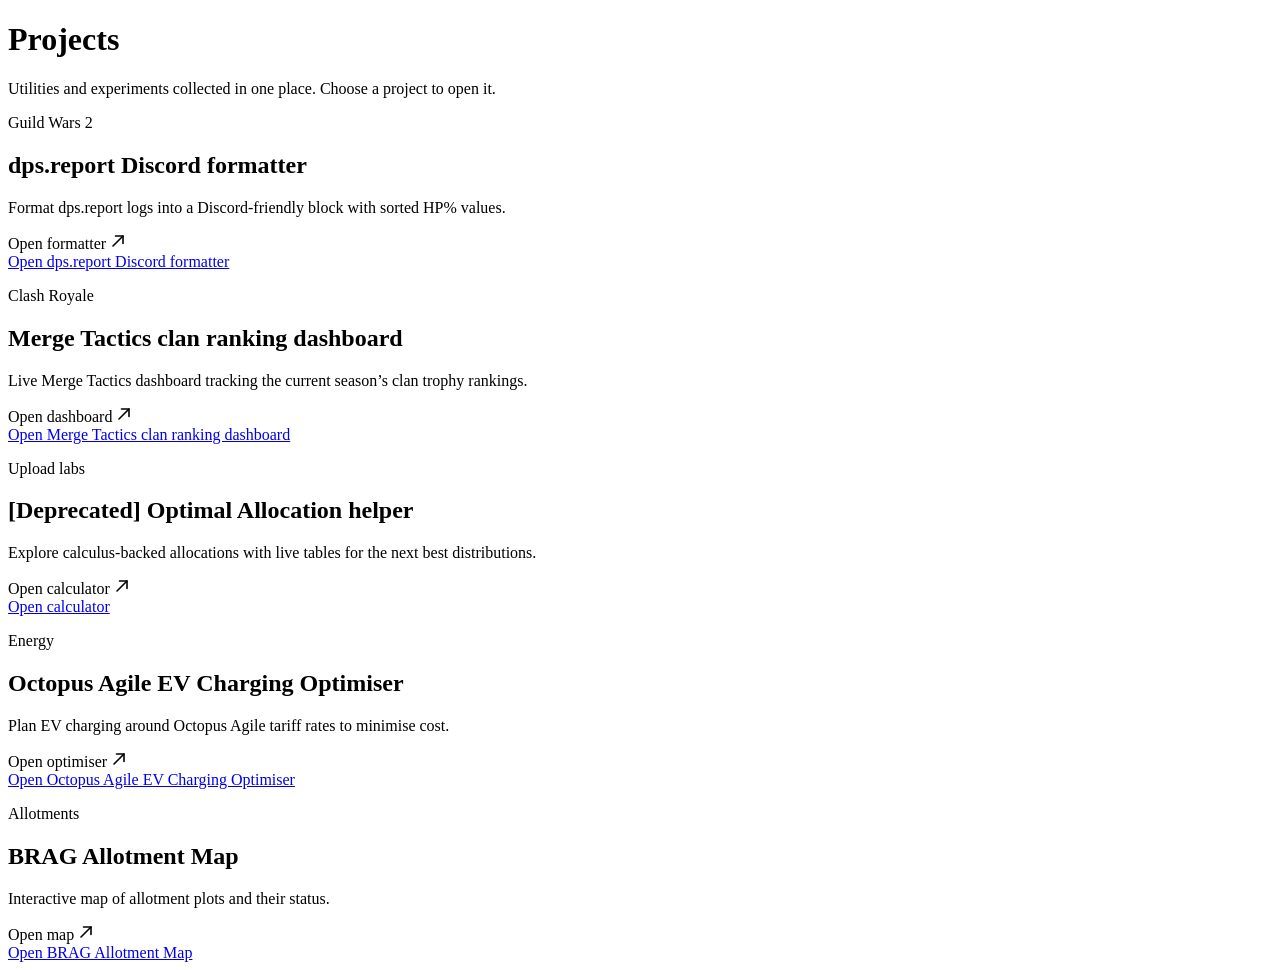
==== index.html @ b5dd54f8 "Add homepage cards for EV optimiser and BRAG allotment map These folders existed on disk but weren't" ====
<!doctype html>
<html lang="en">
  <head>
    <meta charset="utf-8" />
    <meta name="viewport" content="width=device-width, initial-scale=1" />
    <title>Projects</title>
    <link rel="stylesheet" href="styles.css" />
  </head>
  <body>
    <main class="page">
      <header class="page-header">
        <h1>Projects</h1>
        <p>Utilities and experiments collected in one place. Choose a project to open it.</p>
      </header>

      <div class="project-grid" role="list">
        <article class="project-card" role="listitem">
          <p class="project-tag" aria-hidden="true">Guild Wars 2</p>
          <div class="project-body">
            <h2 class="project-title">dps.report Discord formatter</h2>
            <p class="project-description">Format dps.report logs into a Discord-friendly block with sorted HP% values.</p>
          </div>
          <div class="project-footer" aria-hidden="true">
            <span>Open formatter</span>
            <svg width="16" height="16" viewBox="0 0 16 16" fill="none" xmlns="http://www.w3.org/2000/svg">
              <path d="M5.5 3H13V10.5" stroke="currentColor" stroke-width="1.6" stroke-linecap="round" stroke-linejoin="round"/>
              <path d="M13 3L3 13" stroke="currentColor" stroke-width="1.6" stroke-linecap="round" stroke-linejoin="round"/>
            </svg>
          </div>
          <a class="stretched-link" href="/gw2_logs_discord/">
            <span class="sr-only">Open dps.report Discord formatter</span>
          </a>
        </article>

        <article class="project-card" role="listitem">
          <p class="project-tag" aria-hidden="true">Clash Royale</p>
          <div class="project-body">
            <h2 class="project-title">Merge Tactics clan ranking dashboard</h2>
            <p class="project-description">Live Merge Tactics dashboard tracking the current season’s clan trophy rankings.</p>
          </div>
          <div class="project-footer" aria-hidden="true">
            <span>Open dashboard</span>
            <svg width="16" height="16" viewBox="0 0 16 16" fill="none" xmlns="http://www.w3.org/2000/svg">
              <path d="M5.5 3H13V10.5" stroke="currentColor" stroke-width="1.6" stroke-linecap="round" stroke-linejoin="round" />
            <path d="M13 3L3 13" stroke="currentColor" stroke-width="1.6" stroke-linecap="round" stroke-linejoin="round" />
          </svg>
          </div>
          <a class="stretched-link" href="/clash_royale_merge_tactics/">
            <span class="sr-only">Open Merge Tactics clan ranking dashboard</span>
          </a>
        </article>

        <article class="project-card" role="listitem">
          <p class="project-tag" aria-hidden="true">Upload labs</p>
          <div class="project-body">
            <h2 class="project-title">[Deprecated] Optimal Allocation helper</h2>
            <p class="project-description">Explore calculus-backed allocations with live tables for the next best distributions.</p>
          </div>
          <div class="project-footer" aria-hidden="true">
            <span>Open calculator</span>
            <svg width="16" height="16" viewBox="0 0 16 16" fill="none" xmlns="http://www.w3.org/2000/svg">
              <path d="M5.5 3H13V10.5" stroke="currentColor" stroke-width="1.6" stroke-linecap="round" stroke-linejoin="round" />
              <path d="M13 3L3 13" stroke="currentColor" stroke-width="1.6" stroke-linecap="round" stroke-linejoin="round"/>
            </svg>
          </div>
          <a class="stretched-link" href="/upload_labs/">
            <span class="sr-only">Open calculator</span>
          </a>
        </article>

        <article class="project-card" role="listitem">
          <p class="project-tag" aria-hidden="true">Energy</p>
          <div class="project-body">
            <h2 class="project-title">Octopus Agile EV Charging Optimiser</h2>
            <p class="project-description">Plan EV charging around Octopus Agile tariff rates to minimise cost.</p>
          </div>
          <div class="project-footer" aria-hidden="true">
            <span>Open optimiser</span>
            <svg width="16" height="16" viewBox="0 0 16 16" fill="none" xmlns="http://www.w3.org/2000/svg">
              <path d="M5.5 3H13V10.5" stroke="currentColor" stroke-width="1.6" stroke-linecap="round" stroke-linejoin="round" />
              <path d="M13 3L3 13" stroke="currentColor" stroke-width="1.6" stroke-linecap="round" stroke-linejoin="round" />
            </svg>
          </div>
          <a class="stretched-link" href="/ev/">
            <span class="sr-only">Open Octopus Agile EV Charging Optimiser</span>
          </a>
        </article>

        <article class="project-card" role="listitem">
          <p class="project-tag" aria-hidden="true">Allotments</p>
          <div class="project-body">
            <h2 class="project-title">BRAG Allotment Map</h2>
            <p class="project-description">Interactive map of allotment plots and their status.</p>
          </div>
          <div class="project-footer" aria-hidden="true">
            <span>Open map</span>
            <svg width="16" height="16" viewBox="0 0 16 16" fill="none" xmlns="http://www.w3.org/2000/svg">
              <path d="M5.5 3H13V10.5" stroke="currentColor" stroke-width="1.6" stroke-linecap="round" stroke-linejoin="round" />
              <path d="M13 3L3 13" stroke="currentColor" stroke-width="1.6" stroke-linecap="round" stroke-linejoin="round" />
            </svg>
          </div>
          <a class="stretched-link" href="/brag/BRAGMap.html">
            <span class="sr-only">Open BRAG Allotment Map</span>
          </a>
        </article>
      </div>
    </main>
  </body>
</html>
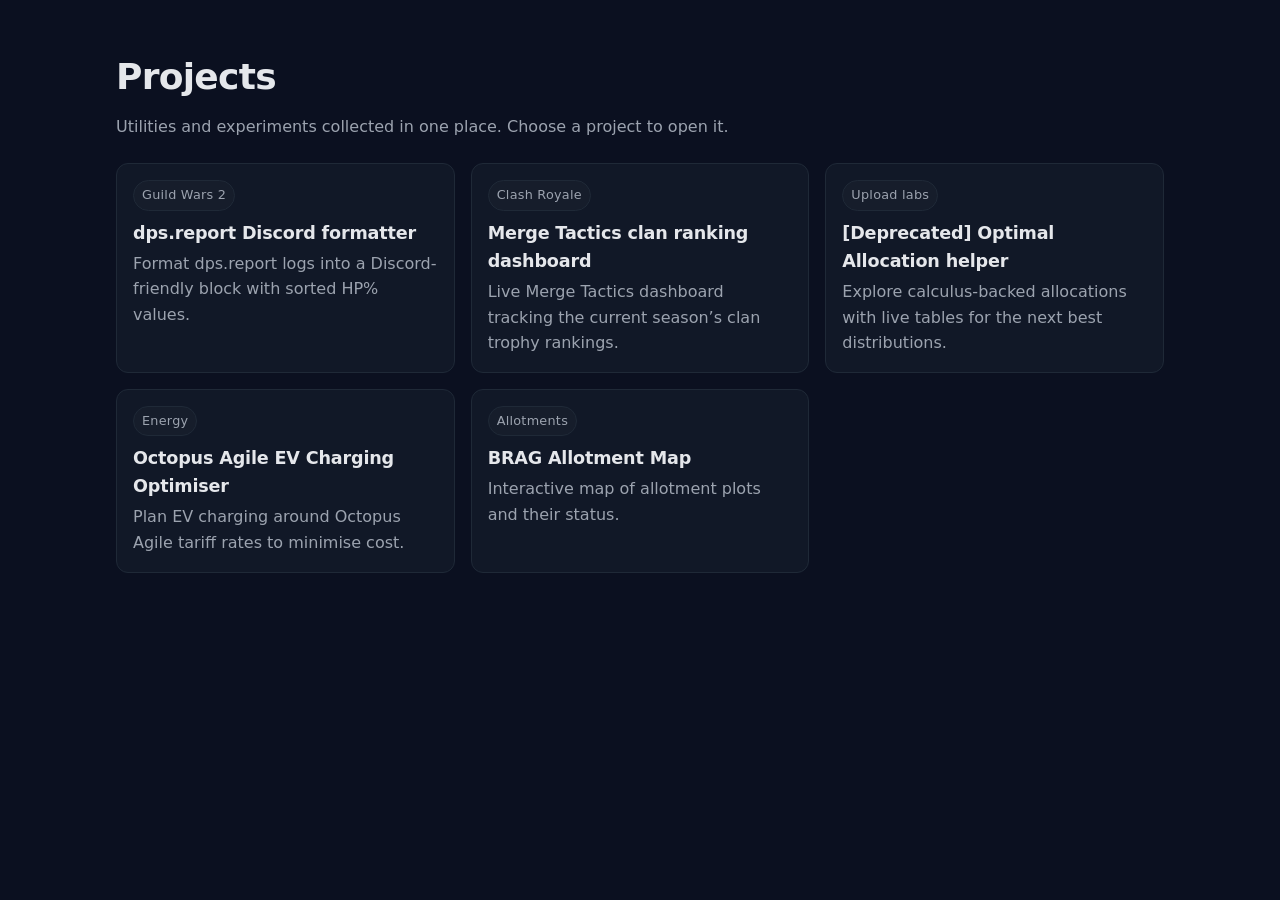
==== commit 2a87d3c1: "Remove "Open X" footer row from homepage project cards Cards are already fully clickable via the str" ====
--- a/index.html
+++ b/index.html
@@ -20,13 +20,6 @@
             <h2 class="project-title">dps.report Discord formatter</h2>
             <p class="project-description">Format dps.report logs into a Discord-friendly block with sorted HP% values.</p>
           </div>
-          <div class="project-footer" aria-hidden="true">
-            <span>Open formatter</span>
-            <svg width="16" height="16" viewBox="0 0 16 16" fill="none" xmlns="http://www.w3.org/2000/svg">
-              <path d="M5.5 3H13V10.5" stroke="currentColor" stroke-width="1.6" stroke-linecap="round" stroke-linejoin="round"/>
-              <path d="M13 3L3 13" stroke="currentColor" stroke-width="1.6" stroke-linecap="round" stroke-linejoin="round"/>
-            </svg>
-          </div>
           <a class="stretched-link" href="/gw2_logs_discord/">
             <span class="sr-only">Open dps.report Discord formatter</span>
           </a>
@@ -37,13 +30,6 @@
           <div class="project-body">
             <h2 class="project-title">Merge Tactics clan ranking dashboard</h2>
             <p class="project-description">Live Merge Tactics dashboard tracking the current season’s clan trophy rankings.</p>
-          </div>
-          <div class="project-footer" aria-hidden="true">
-            <span>Open dashboard</span>
-            <svg width="16" height="16" viewBox="0 0 16 16" fill="none" xmlns="http://www.w3.org/2000/svg">
-              <path d="M5.5 3H13V10.5" stroke="currentColor" stroke-width="1.6" stroke-linecap="round" stroke-linejoin="round" />
-            <path d="M13 3L3 13" stroke="currentColor" stroke-width="1.6" stroke-linecap="round" stroke-linejoin="round" />
-          </svg>
           </div>
           <a class="stretched-link" href="/clash_royale_merge_tactics/">
             <span class="sr-only">Open Merge Tactics clan ranking dashboard</span>
@@ -56,13 +42,6 @@
             <h2 class="project-title">[Deprecated] Optimal Allocation helper</h2>
             <p class="project-description">Explore calculus-backed allocations with live tables for the next best distributions.</p>
           </div>
-          <div class="project-footer" aria-hidden="true">
-            <span>Open calculator</span>
-            <svg width="16" height="16" viewBox="0 0 16 16" fill="none" xmlns="http://www.w3.org/2000/svg">
-              <path d="M5.5 3H13V10.5" stroke="currentColor" stroke-width="1.6" stroke-linecap="round" stroke-linejoin="round" />
-              <path d="M13 3L3 13" stroke="currentColor" stroke-width="1.6" stroke-linecap="round" stroke-linejoin="round"/>
-            </svg>
-          </div>
           <a class="stretched-link" href="/upload_labs/">
             <span class="sr-only">Open calculator</span>
           </a>
@@ -73,13 +52,6 @@
           <div class="project-body">
             <h2 class="project-title">Octopus Agile EV Charging Optimiser</h2>
             <p class="project-description">Plan EV charging around Octopus Agile tariff rates to minimise cost.</p>
-          </div>
-          <div class="project-footer" aria-hidden="true">
-            <span>Open optimiser</span>
-            <svg width="16" height="16" viewBox="0 0 16 16" fill="none" xmlns="http://www.w3.org/2000/svg">
-              <path d="M5.5 3H13V10.5" stroke="currentColor" stroke-width="1.6" stroke-linecap="round" stroke-linejoin="round" />
-              <path d="M13 3L3 13" stroke="currentColor" stroke-width="1.6" stroke-linecap="round" stroke-linejoin="round" />
-            </svg>
           </div>
           <a class="stretched-link" href="/ev/">
             <span class="sr-only">Open Octopus Agile EV Charging Optimiser</span>
@@ -92,13 +64,6 @@
             <h2 class="project-title">BRAG Allotment Map</h2>
             <p class="project-description">Interactive map of allotment plots and their status.</p>
           </div>
-          <div class="project-footer" aria-hidden="true">
-            <span>Open map</span>
-            <svg width="16" height="16" viewBox="0 0 16 16" fill="none" xmlns="http://www.w3.org/2000/svg">
-              <path d="M5.5 3H13V10.5" stroke="currentColor" stroke-width="1.6" stroke-linecap="round" stroke-linejoin="round" />
-              <path d="M13 3L3 13" stroke="currentColor" stroke-width="1.6" stroke-linecap="round" stroke-linejoin="round" />
-            </svg>
-          </div>
           <a class="stretched-link" href="/brag/BRAGMap.html">
             <span class="sr-only">Open BRAG Allotment Map</span>
           </a>
--- a/styles.css
+++ b/styles.css
@@ -0,0 +1,139 @@
+:root {
+  --page-bg: #0b1020;
+  --surface: #111827;
+  --border: #1f2937;
+  --text: #e5e7eb;
+  --muted: #9ca3af;
+  --accent: #3b82f6;
+  --radius-md: 12px;
+  --space-1: 4px;
+  --space-2: 8px;
+  --space-3: 16px;
+  --space-4: 24px;
+  --space-5: 32px;
+  --space-6: 48px;
+}
+
+*,
+*::before,
+*::after {
+  box-sizing: border-box;
+}
+
+body {
+  margin: 0;
+  background: var(--page-bg);
+  color: var(--text);
+  font-family: "Inter", system-ui, -apple-system, "Segoe UI", Roboto, "Helvetica Neue", Arial, sans-serif;
+  line-height: 1.6;
+}
+
+a {
+  color: inherit;
+}
+
+.page {
+  max-width: 1080px;
+  margin: 0 auto;
+  padding: var(--space-6) var(--space-3);
+}
+
+.page-header {
+  display: grid;
+  gap: var(--space-2);
+  margin-bottom: var(--space-4);
+}
+
+.page-header h1 {
+  margin: 0;
+  font-size: clamp(28px, 3vw, 36px);
+  letter-spacing: -0.02em;
+}
+
+.page-header p {
+  margin: 0;
+  color: var(--muted);
+  max-width: 720px;
+}
+
+.project-grid {
+  display: grid;
+  grid-template-columns: repeat(auto-fit, minmax(280px, 1fr));
+  gap: var(--space-3);
+  list-style: none;
+  padding: 0;
+  margin: 0;
+}
+
+.project-card {
+  background: var(--surface);
+  border: 1px solid var(--border);
+  border-radius: var(--radius-md);
+  padding: var(--space-3);
+  display: flex;
+  flex-direction: column;
+  gap: var(--space-2);
+  position: relative;
+  transition: border-color 120ms ease, background-color 120ms ease;
+}
+
+.project-card:hover {
+  border-color: rgba(59, 130, 246, 0.6);
+  background-color: #0f172a;
+}
+
+.project-card:focus-within {
+  outline: 2px solid var(--accent);
+  outline-offset: 2px;
+}
+
+.project-body {
+  display: grid;
+  gap: var(--space-1);
+}
+
+.project-tag {
+  align-self: flex-start;
+  margin: 0;
+  padding: var(--space-1) var(--space-2);
+  border-radius: 999px;
+  background: rgba(255, 255, 255, 0.02);
+  border: 1px solid var(--border);
+  color: var(--muted);
+  font-size: 0.8rem;
+  letter-spacing: 0.02em;
+}
+
+.project-title {
+  margin: 0;
+  font-size: 1.1rem;
+  letter-spacing: -0.01em;
+}
+
+.project-description {
+  margin: 0;
+  color: var(--muted);
+}
+
+.stretched-link {
+  position: absolute;
+  inset: 0;
+  border-radius: var(--radius-md);
+  text-indent: -9999px;
+}
+
+.stretched-link:focus-visible {
+  outline: 2px solid var(--accent);
+  outline-offset: 4px;
+}
+
+.sr-only {
+  position: absolute;
+  width: 1px;
+  height: 1px;
+  padding: 0;
+  margin: -1px;
+  overflow: hidden;
+  clip: rect(0, 0, 0, 0);
+  border: 0;
+}
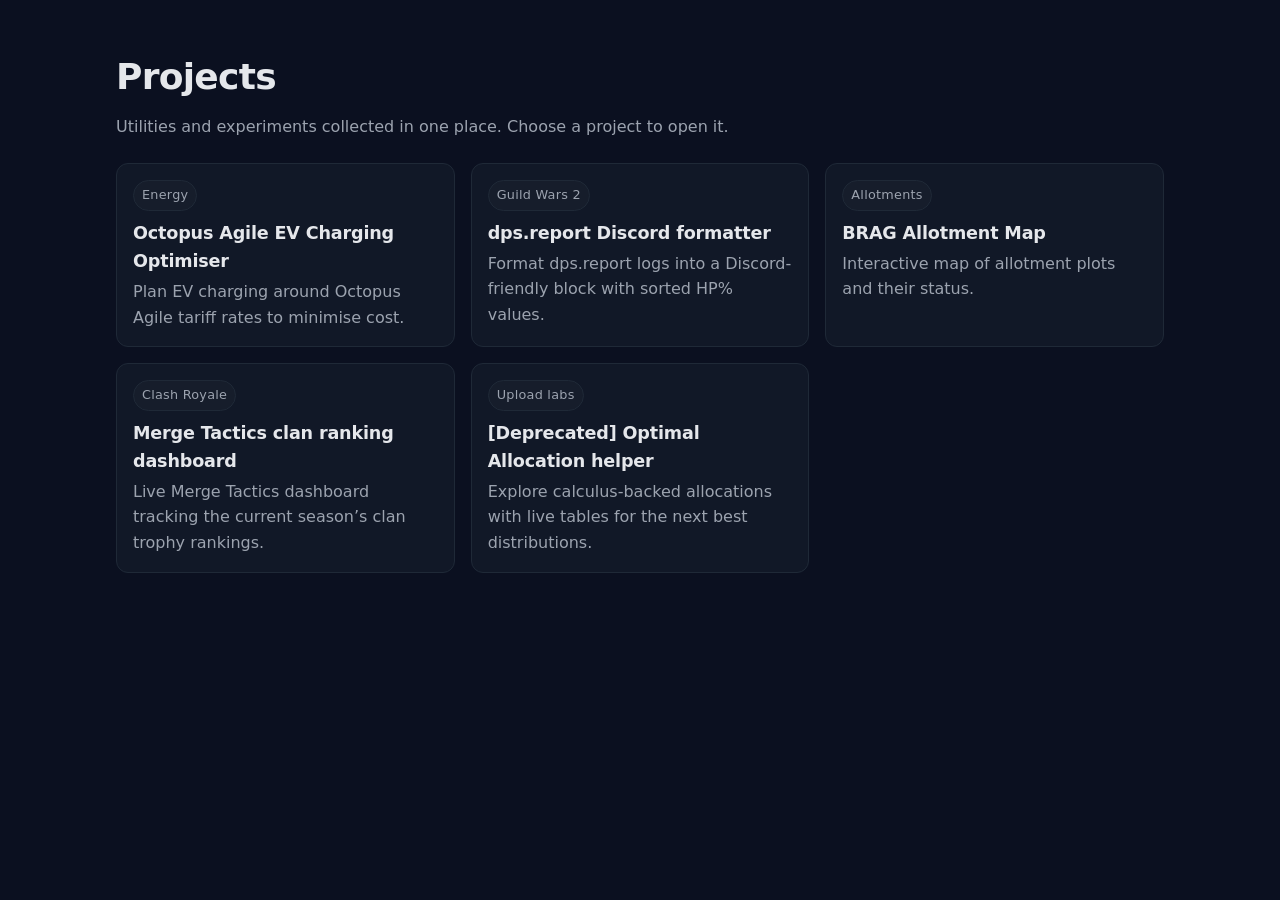
==== commit d386730c: "Reorder homepage project cards EV, dps.report formatter, BRAG map, Clash Royale dashboard, then the " ====
--- a/index.html
+++ b/index.html
@@ -15,6 +15,17 @@
 
       <div class="project-grid" role="list">
         <article class="project-card" role="listitem">
+          <p class="project-tag" aria-hidden="true">Energy</p>
+          <div class="project-body">
+            <h2 class="project-title">Octopus Agile EV Charging Optimiser</h2>
+            <p class="project-description">Plan EV charging around Octopus Agile tariff rates to minimise cost.</p>
+          </div>
+          <a class="stretched-link" href="/ev/">
+            <span class="sr-only">Open Octopus Agile EV Charging Optimiser</span>
+          </a>
+        </article>
+
+        <article class="project-card" role="listitem">
           <p class="project-tag" aria-hidden="true">Guild Wars 2</p>
           <div class="project-body">
             <h2 class="project-title">dps.report Discord formatter</h2>
@@ -22,6 +33,17 @@
           </div>
           <a class="stretched-link" href="/gw2_logs_discord/">
             <span class="sr-only">Open dps.report Discord formatter</span>
+          </a>
+        </article>
+
+        <article class="project-card" role="listitem">
+          <p class="project-tag" aria-hidden="true">Allotments</p>
+          <div class="project-body">
+            <h2 class="project-title">BRAG Allotment Map</h2>
+            <p class="project-description">Interactive map of allotment plots and their status.</p>
+          </div>
+          <a class="stretched-link" href="/brag/BRAGMap.html">
+            <span class="sr-only">Open BRAG Allotment Map</span>
           </a>
         </article>
 
@@ -46,28 +68,6 @@
             <span class="sr-only">Open calculator</span>
           </a>
         </article>
-
-        <article class="project-card" role="listitem">
-          <p class="project-tag" aria-hidden="true">Energy</p>
-          <div class="project-body">
-            <h2 class="project-title">Octopus Agile EV Charging Optimiser</h2>
-            <p class="project-description">Plan EV charging around Octopus Agile tariff rates to minimise cost.</p>
-          </div>
-          <a class="stretched-link" href="/ev/">
-            <span class="sr-only">Open Octopus Agile EV Charging Optimiser</span>
-          </a>
-        </article>
-
-        <article class="project-card" role="listitem">
-          <p class="project-tag" aria-hidden="true">Allotments</p>
-          <div class="project-body">
-            <h2 class="project-title">BRAG Allotment Map</h2>
-            <p class="project-description">Interactive map of allotment plots and their status.</p>
-          </div>
-          <a class="stretched-link" href="/brag/BRAGMap.html">
-            <span class="sr-only">Open BRAG Allotment Map</span>
-          </a>
-        </article>
       </div>
     </main>
   </body>
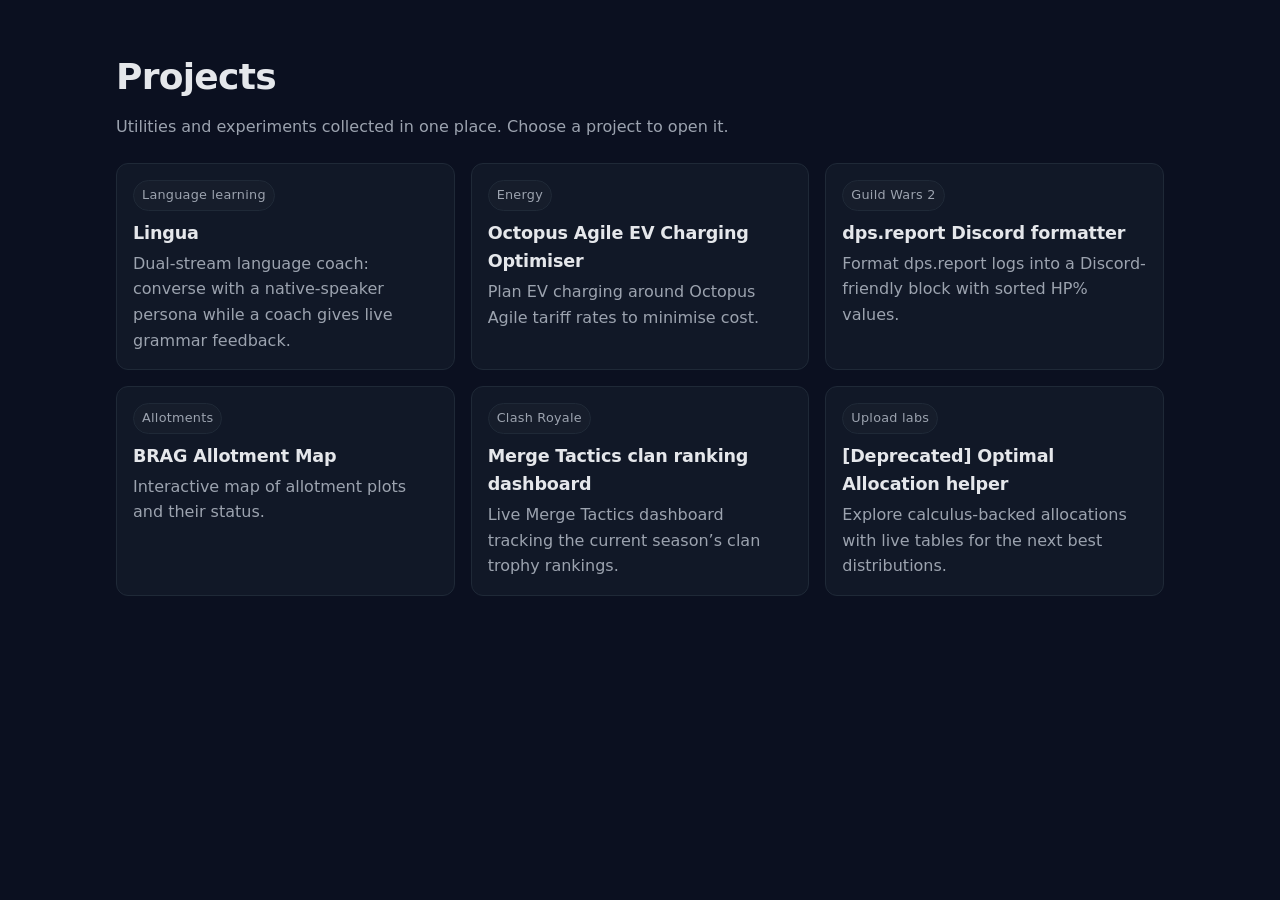
==== commit 151769d8: "Add Lingua tile to homepage Co-Authored-By: Claude Sonnet 5 <noreply@anthropic.com>" ====
--- a/index.html
+++ b/index.html
@@ -14,6 +14,17 @@
       </header>
 
       <div class="project-grid" role="list">
+        <article class="project-card" role="listitem">
+          <p class="project-tag" aria-hidden="true">Language learning</p>
+          <div class="project-body">
+            <h2 class="project-title">Lingua</h2>
+            <p class="project-description">Dual-stream language coach: converse with a native-speaker persona while a coach gives live grammar feedback.</p>
+          </div>
+          <a class="stretched-link" href="https://lingua.sahil.co.uk/">
+            <span class="sr-only">Open Lingua</span>
+          </a>
+        </article>
+
         <article class="project-card" role="listitem">
           <p class="project-tag" aria-hidden="true">Energy</p>
           <div class="project-body">
